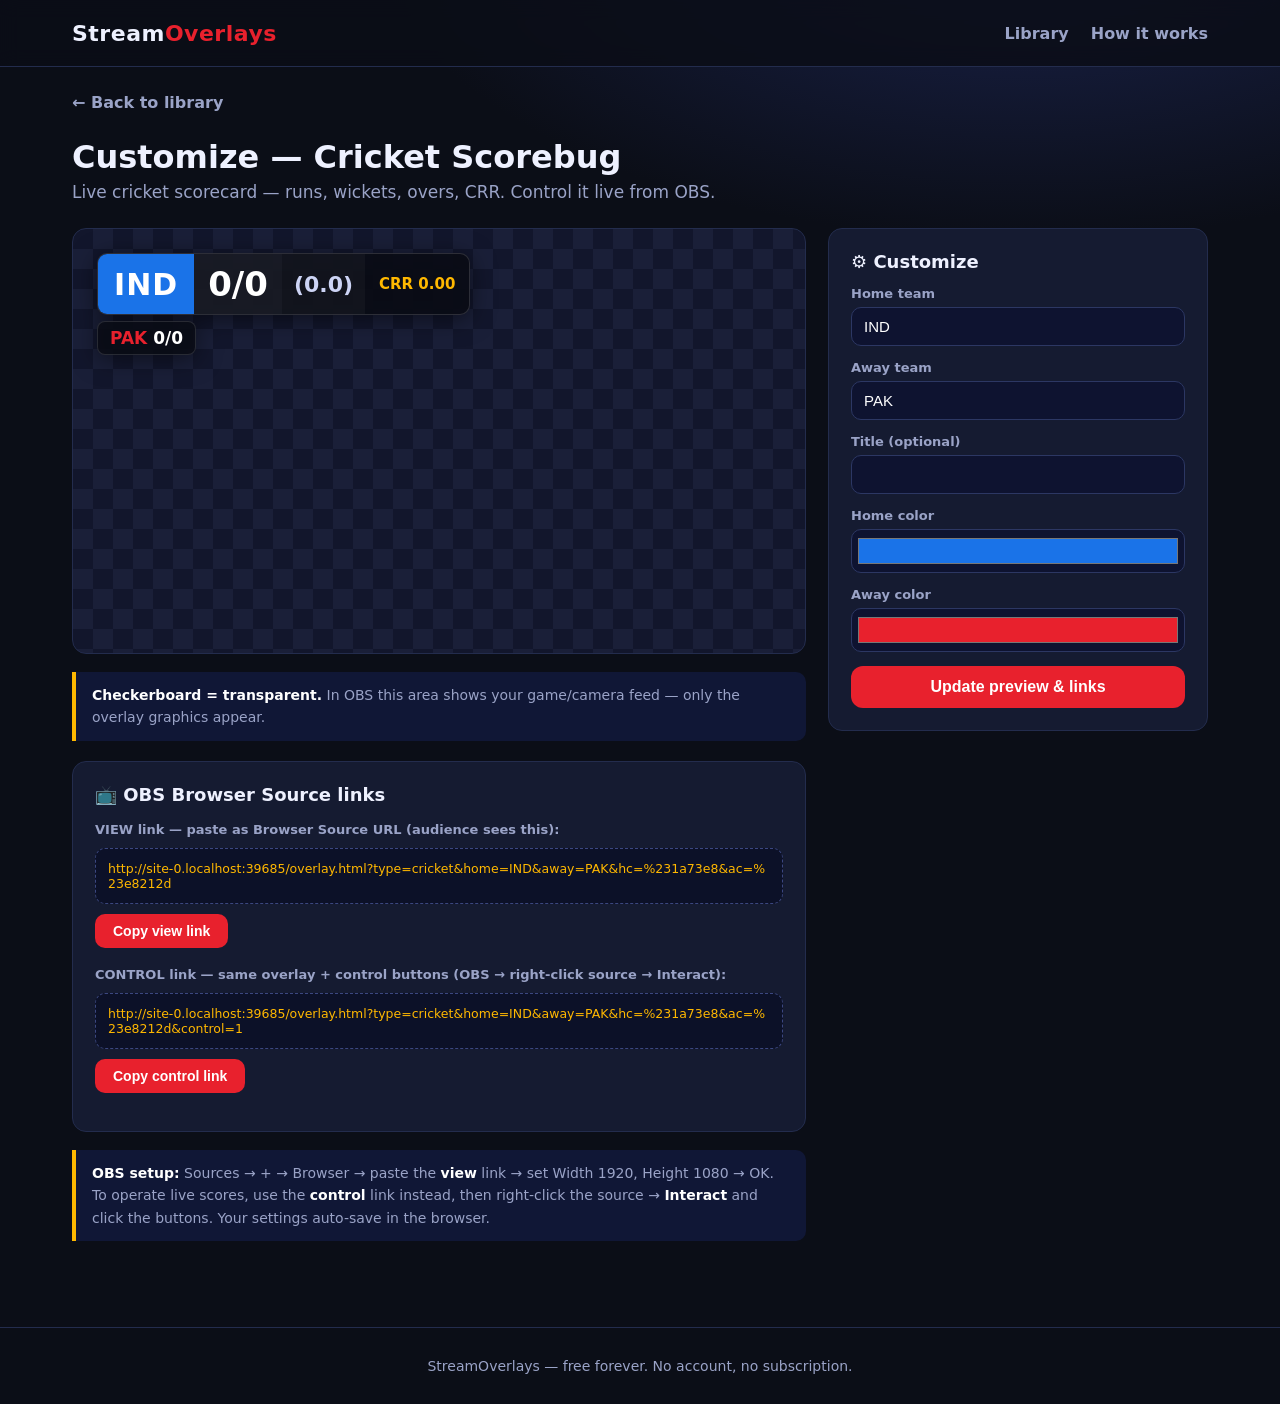
==== studio.html @ 00d968f1 "StreamOverlays v1: free OBS overlays (cricket/football scorebugs, lower third, ticker, countdown, li" ====
<!DOCTYPE html>
<html lang="en">
<head>
<meta charset="UTF-8">
<meta name="viewport" content="width=device-width, initial-scale=1.0">
<title>Customize Overlay — StreamOverlays</title>
<link rel="stylesheet" href="assets/style.css">
</head>
<body class="site">
<header class="nav"><div class="wrap nav-in">
  <div class="logo">Stream<b>Overlays</b></div>
  <div class="nav-links"><a href="index.html">Library</a><a href="index.html#how">How it works</a></div>
</div></header>

<div class="wrap">
  <a class="back" href="index.html">← Back to library</a>
  <div class="sec" style="padding-top:0">
    <h2 id="ovl-title">Customize</h2>
    <p class="sub" id="ovl-desc"></p>
    <div class="studio">
      <div>
        <div class="stage-box" style="background:repeating-conic-gradient(#1a1f38 0% 25%, #12162c 0% 50%) 0 0/40px 40px">
          <iframe id="preview" title="Overlay preview"></iframe>
        </div>
        <div class="note"><b>Checkerboard = transparent.</b> In OBS this area shows your game/camera feed — only the overlay graphics appear.</div>
        <div class="panel" style="margin-top:20px">
          <h3>📺 OBS Browser Source links</h3>
          <label style="font-size:13px;color:var(--mut);font-weight:600">VIEW link — paste as Browser Source URL (audience sees this):</label>
          <div class="urlbox" id="url-view"></div>
          <div class="copyrow"><button class="btn sm" onclick="copyUrl('view')">Copy view link</button></div>
          <label style="font-size:13px;color:var(--mut);font-weight:600">CONTROL link — same overlay + control buttons (OBS → right-click source → Interact):</label>
          <div class="urlbox" id="url-control"></div>
          <div class="copyrow"><button class="btn sm" onclick="copyUrl('control')">Copy control link</button></div>
        </div>
        <div class="note"><b>OBS setup:</b> Sources → + → Browser → paste the <b>view</b> link → set Width 1920, Height 1080 → OK. To operate live scores, use the <b>control</b> link instead, then right-click the source → <b>Interact</b> and click the buttons. Your settings auto-save in the browser.</div>
      </div>
      <div class="panel">
        <h3>⚙️ Customize</h3>
        <div id="fields"></div>
        <button class="btn" style="width:100%" onclick="applyAll()">Update preview & links</button>
      </div>
    </div>
  </div>
</div>
<footer>StreamOverlays — free forever. No account, no subscription.</footer>

<script>
var qs = new URLSearchParams(location.search);
var TYPE = qs.get("type") || "cricket";
var BASE = location.href.split("?")[0].replace(/studio\.html$/, "");

var META = {
  cricket:   { name:"Cricket Scorebug", desc:"Live cricket scorecard — runs, wickets, overs, CRR. Control it live from OBS." },
  football:  { name:"Football Scorebug", desc:"Match score with live clock. Start/pause the timer from the control panel." },
  lowerthird:{ name:"Lower Third", desc:"Name + title banner for anchors, guests and reporters. Show/hide with animation." },
  ticker:    { name:"Breaking News Ticker", desc:"Scrolling headline ticker for the bottom of your stream." },
  countdown: { name:"Countdown Timer", desc:"'Starting soon' screen with a big live countdown." },
  livebug:   { name:"LIVE Bug", desc:"Pulsing LIVE indicator for the corner of your stream." }
};
var FIELDS = {
  cricket:   [["home","Home team","text"],["away","Away team","text"],["title","Title (optional)","text"],["hc","Home color","color"],["ac","Away color","color"]],
  football:  [["home","Home team","text"],["away","Away team","text"],["title","Title (optional)","text"],["hc","Home color","color"],["ac","Away color","color"]],
  lowerthird:[["name","Name","text"],["title","Subtitle","text"],["accent","Accent color","color"],["theme","Theme","select:dark,light"]],
  ticker:    [["label","Label","text"],["heads","Headlines (one per line)","textarea"],["speed","Scroll speed (5-120)","number"],["bg","Background","color"],["labelbg","Label background","color"],["fg","Text color","color"]],
  countdown: [["title","Title","text"],["mins","Minutes","number"],["accent","Accent color","color"]],
  livebug:   [["text","Text","text"],["size","Size (16-120)","number"],["color","Color","color"]]
};
var DEFAULTS = {
  cricket:{home:"IND",away:"PAK",hc:"#1a73e8",ac:"#e8212d",title:""},
  football:{home:"IND",away:"PAK",hc:"#1a73e8",ac:"#e8212d",title:""},
  lowerthird:{name:"Your Name",title:"Your Title",accent:"#e8212d",theme:"dark"},
  ticker:{label:"BREAKING",heads:"Headline one\nHeadline two",speed:40,bg:"#b30000",labelbg:"#111111",fg:"#ffffff"},
  countdown:{title:"Stream starts in",mins:10,accent:"#e8212d"},
  livebug:{text:"LIVE",size:34,color:"#e8212d"}
};

document.getElementById("ovl-title").textContent = "Customize — " + (META[TYPE]?META[TYPE].name:TYPE);
document.getElementById("ovl-desc").textContent = META[TYPE]?META[TYPE].desc:"";

var wrap = document.getElementById("fields");
(FIELDS[TYPE]||[]).forEach(function(f){
  var key=f[0], lab=f[1], kind=f[2], def=(DEFAULTS[TYPE]||{})[key];
  var html = '<div class="field"><label>'+lab+'</label>';
  if (kind==="textarea") html += '<textarea id="sf-'+key+'" rows="4">'+def+'</textarea>';
  else if (kind.indexOf("select:")===0){
    var opts = kind.slice(7).split(",");
    html += '<select id="sf-'+key+'">' + opts.map(function(o){return '<option value="'+o+'"'+(o===def?" selected":"")+'>'+o+'</option>';}).join("") + '</select>';
  }
  else html += '<input id="sf-'+key+'" type="'+kind+'" value="'+def+'">';
  html += '</div>';
  wrap.insertAdjacentHTML("beforeend", html);
});

function collect(){
  var p = { type: TYPE };
  (FIELDS[TYPE]||[]).forEach(function(f){
    var el = document.getElementById("sf-"+f[0]);
    if (el) p[f[0]] = el.value;
  });
  return p;
}
function buildUrl(extra){
  var p = collect();
  var s = new URLSearchParams();
  for (var k in p) if (p[k]!==""&&p[k]!=null) s.set(k, p[k]);
  if (extra) for (var k2 in extra) s.set(k2, extra[k2]);
  return BASE + "overlay.html?" + s.toString();
}
function refresh(){
  document.getElementById("preview").src = buildUrl({fresh:"1"});
  document.getElementById("url-view").textContent = buildUrl({});
  document.getElementById("url-control").textContent = buildUrl({control:"1"});
}
function applyAll(){ refresh(); }
function copyUrl(which){
  var t = document.getElementById(which==="view"?"url-view":"url-control").textContent;
  navigator.clipboard.writeText(t).then(function(){ alert("Copied! Paste it in OBS as a Browser source."); });
}
refresh();
</script>
</body>
</html>
---- assets/style.css ----
/* StreamOverlays — overlay + site styles */
*{box-sizing:border-box;margin:0;padding:0}
:root{
  --bg:#0b0e17; --bg2:#11162a; --card:#151b31; --line:#232c4d;
  --txt:#eef1ff; --mut:#9aa3c7; --acc:#e8212d; --acc2:#ffb800; --ok:#22c55e;
  --r:14px;
}
html,body{height:100%}
body{font-family:Inter,system-ui,-apple-system,"Segoe UI",Roboto,Arial,sans-serif;background:var(--bg);color:var(--txt)}

/* ============ OVERLAY STAGE (transparent for OBS) ============ */
body.overlay{background:transparent;overflow:hidden}
#stage{position:fixed;inset:0;pointer-events:none}

/* --- Cricket scorebug --- */
.sb-wrap{position:absolute;top:24px;left:24px;font-weight:800;filter:drop-shadow(0 4px 12px rgba(0,0,0,.55))}
.sb-main{display:flex;align-items:stretch;border-radius:10px;overflow:hidden;background:rgba(10,12,22,.92);border:1px solid rgba(255,255,255,.14)}
.sb-team{display:flex;align-items:center;padding:10px 16px;font-size:30px;letter-spacing:1px;color:#fff}
.sb-score{display:flex;align-items:center;padding:10px 14px;font-size:34px;color:#fff;background:rgba(255,255,255,.06)}
.sb-overs{display:flex;align-items:center;padding:10px 12px;font-size:22px;color:#cdd4f5;background:rgba(255,255,255,.03)}
.sb-crr{display:flex;align-items:center;padding:10px 14px;font-size:15px;color:var(--acc2);font-weight:700}
.sb-other{margin-top:6px;display:inline-block;background:rgba(10,12,22,.85);border:1px solid rgba(255,255,255,.12);border-radius:8px;padding:6px 12px;font-size:17px;font-weight:700;color:#fff}
.sb-title{margin-top:6px;font-size:14px;color:#dfe4ff;background:rgba(10,12,22,.7);display:inline-block;padding:4px 10px;border-radius:6px}

/* --- Football scorebug --- */
.fb-wrap{position:absolute;top:24px;left:50%;transform:translateX(-50%);display:flex;align-items:stretch;border-radius:10px;overflow:hidden;background:rgba(10,12,22,.92);border:1px solid rgba(255,255,255,.14);font-weight:800;filter:drop-shadow(0 4px 12px rgba(0,0,0,.55))}
.fb-team{display:flex;align-items:center;padding:10px 18px;font-size:26px;color:#fff;letter-spacing:1px}
.fb-score{display:flex;align-items:center;padding:10px 20px;font-size:32px;color:#fff;background:rgba(255,255,255,.07)}
.fb-clock{display:flex;align-items:center;padding:10px 16px;font-size:24px;color:#cdd4f5;background:#161c33}
.fb-clock.live{color:#7CFC9a}

/* --- Lower third --- */
.lt-pos{position:absolute;left:48px;bottom:90px;right:48px;pointer-events:none}
.lt-card{display:flex;align-items:stretch;max-width:640px;border-radius:12px;overflow:hidden;transition:transform .45s cubic-bezier(.2,.9,.25,1.2),opacity .3s;box-shadow:0 12px 40px rgba(0,0,0,.5)}
.lt-dark{background:rgba(12,14,26,.94);border:1px solid rgba(255,255,255,.14)}
.lt-light{background:rgba(255,255,255,.96);border:1px solid rgba(0,0,0,.08)}
.lt-bar{width:10px;flex:none}
.lt-text{padding:16px 26px}
.lt-name{font-size:34px;font-weight:800;letter-spacing:.5px}
.lt-dark .lt-name{color:#fff}.lt-light .lt-name{color:#111}
.lt-sub{font-size:19px;color:var(--mut);margin-top:4px}
.lt-light .lt-sub{color:#555}
.lt-hide{transform:translateX(-110%);opacity:0}
.lt-show{transform:translateX(0);opacity:1}

/* --- Ticker --- */
.tk-wrap{position:absolute;left:0;right:0;bottom:0;display:flex;align-items:stretch;height:64px;font-weight:700;overflow:hidden}
.tk-label{display:flex;align-items:center;padding:0 26px;font-size:24px;letter-spacing:2px;color:#fff;flex:none;z-index:2}
.tk-view{flex:1;overflow:hidden;display:flex;align-items:center}
.tk-track{display:inline-flex;white-space:nowrap;animation:tkScroll linear infinite;will-change:transform}
@keyframes tkScroll{from{transform:translateX(0)}to{transform:translateX(-50%)}}
.tk-item{font-size:22px;padding:0 18px}
.tk-dot{color:rgba(255,255,255,.55);padding:0 6px}

/* --- Countdown --- */
.cd-wrap{position:absolute;inset:0;display:flex;flex-direction:column;align-items:center;justify-content:center;gap:18px}
.cd-title{font-size:34px;font-weight:600;color:#dfe4ff;letter-spacing:1px}
.cd-time{font-size:110px;font-weight:800;font-variant-numeric:tabular-nums;background:rgba(10,12,22,.85);border:3px solid;border-radius:22px;padding:10px 46px;box-shadow:0 16px 60px rgba(0,0,0,.5)}

/* --- Live bug --- */
.lb-wrap{position:absolute;top:24px;right:24px;display:flex;align-items:center;gap:12px;background:rgba(10,12,22,.85);border:1px solid rgba(255,255,255,.16);padding:8px 20px 8px 14px;border-radius:999px}
.lb-dot{width:18px;height:18px;border-radius:50%;animation:lbPulse 1.4s ease-in-out infinite}
@keyframes lbPulse{0%,100%{transform:scale(1);opacity:1}50%{transform:scale(1.35);opacity:.55}}
.lb-text{font-weight:900;letter-spacing:3px}

/* --- Control dock --- */
#dock{position:fixed;left:0;right:0;bottom:0;background:rgba(8,10,20,.96);border-top:2px solid var(--line);padding:10px 16px 16px;pointer-events:auto;z-index:50;max-height:46vh;overflow:auto}
.ctl-head{font-weight:800;font-size:15px;letter-spacing:1px;margin-bottom:8px}
.ctl-hint{font-weight:400;color:var(--mut);font-size:12px;margin-left:10px}
.ctl-row{display:flex;gap:8px;flex-wrap:wrap;margin-bottom:8px;align-items:center}
.ctl-cap{color:var(--acc2);font-weight:700}
.ctl-btn{background:#1d2547;color:#fff;border:1px solid #2c3763;border-radius:10px;padding:9px 14px;font-size:15px;font-weight:700;cursor:pointer}
.ctl-btn:hover{background:#28315c}
.ctl-btn.primary{background:var(--ok);border-color:#16a34a}
.ctl-btn.danger{background:#3a1420;border-color:#7f1d2d;color:#ff9aa5}
#dock input,#dock select,#dock textarea{background:#0e1330;border:1px solid #2c3763;color:#fff;border-radius:10px;padding:9px 12px;font-size:15px}
#dock input[type=color]{padding:2px;width:52px;height:40px;cursor:pointer}
#dock textarea{flex:1;min-width:260px;resize:vertical}
#f-home,#f-away{width:90px}#f-mins,#f-size,#f-speed{width:90px}#f-label,#f-text{width:150px}

/* ============ SITE (index / studio) ============ */
body.site{background:radial-gradient(1200px 600px at 80% -10%,#1b2450 0%,var(--bg) 55%) fixed,var(--bg)}
.wrap{max-width:1180px;margin:0 auto;padding:0 22px}
header.nav{position:sticky;top:0;z-index:20;background:rgba(11,14,23,.85);backdrop-filter:blur(10px);border-bottom:1px solid var(--line)}
.nav-in{display:flex;align-items:center;justify-content:space-between;height:66px}
.logo{font-size:22px;font-weight:900;letter-spacing:.5px}
.logo b{color:var(--acc)}
.nav-links{display:flex;gap:22px;align-items:center}
.nav-links a{color:var(--mut);text-decoration:none;font-weight:600}
.nav-links a:hover{color:#fff}
.btn{display:inline-block;background:var(--acc);color:#fff;font-weight:800;padding:12px 26px;border-radius:12px;text-decoration:none;border:none;cursor:pointer;font-size:16px}
.btn:hover{filter:brightness(1.12)}
.btn.ghost{background:#1a2140;border:1px solid var(--line)}
.hero{padding:74px 0 40px;text-align:center}
.hero h1{font-size:52px;font-weight:900;line-height:1.12;letter-spacing:-1px}
.hero h1 span{background:linear-gradient(90deg,#ff5d5d,#ffb800);-webkit-background-clip:text;background-clip:text;color:transparent}
.hero p{color:var(--mut);font-size:19px;margin:18px auto 30px;max-width:640px}
.hero-cta{display:flex;gap:14px;justify-content:center;flex-wrap:wrap}
.badges{display:flex;gap:10px;justify-content:center;margin-top:26px;flex-wrap:wrap}
.badge{background:#141a35;border:1px solid var(--line);border-radius:999px;padding:8px 18px;font-size:14px;color:var(--mut);font-weight:600}
.badge b{color:#7CFC9a}
.sec{padding:46px 0}
.sec h2{font-size:32px;font-weight:800;margin-bottom:6px}
.sec .sub{color:var(--mut);margin-bottom:26px;font-size:17px}
.grid{display:grid;grid-template-columns:repeat(auto-fill,minmax(320px,1fr));gap:20px}
.card{background:var(--card);border:1px solid var(--line);border-radius:var(--r);overflow:hidden;transition:transform .18s,border-color .18s}
.card:hover{transform:translateY(-4px);border-color:#3b4780}
.preview{height:190px;position:relative;background:linear-gradient(135deg,#0d1226,#161d3a);overflow:hidden;border-bottom:1px solid var(--line)}
.preview iframe{width:900px;height:500px;border:0;pointer-events:none;transform:scale(.38);transform-origin:top left}
.card-body{padding:18px}
.card-body h3{font-size:19px;margin-bottom:6px}
.card-body p{color:var(--mut);font-size:14.5px;margin-bottom:14px;min-height:42px}
.card-actions{display:flex;gap:10px}
.btn.sm{padding:9px 18px;font-size:14px;border-radius:10px}
.steps{display:grid;grid-template-columns:repeat(auto-fit,minmax(240px,1fr));gap:18px}
.step{background:var(--card);border:1px solid var(--line);border-radius:var(--r);padding:24px}
.step .n{font-size:15px;font-weight:800;color:#fff;background:var(--acc);width:36px;height:36px;border-radius:50%;display:flex;align-items:center;justify-content:center;margin-bottom:14px}
.step h3{margin-bottom:8px}.step p{color:var(--mut);font-size:15px;line-height:1.55}
.step code{background:#0c1128;padding:2px 8px;border-radius:6px;color:var(--acc2);font-size:13px}
footer{border-top:1px solid var(--line);margin-top:40px;padding:30px 0;color:var(--mut);font-size:14px;text-align:center}
/* studio */
.studio{display:grid;grid-template-columns:1fr 380px;gap:22px;align-items:start}
@media(max-width:900px){.studio{grid-template-columns:1fr}}
.stage-box{background:#05070f;border:1px solid var(--line);border-radius:var(--r);overflow:hidden;position:relative}
.stage-box iframe{width:100%;height:420px;border:0;background:transparent}
.panel{background:var(--card);border:1px solid var(--line);border-radius:var(--r);padding:22px}
.panel h3{margin-bottom:14px;font-size:18px}
.field{margin-bottom:14px}
.field label{display:block;font-size:13px;color:var(--mut);margin-bottom:6px;font-weight:600}
.field input,.field select,.field textarea{width:100%;background:#0e1330;border:1px solid #2c3763;color:#fff;border-radius:10px;padding:10px 12px;font-size:15px}
.field input[type=color]{height:44px;padding:4px;cursor:pointer}
.row2{display:grid;grid-template-columns:1fr 1fr;gap:12px}
.urlbox{background:#0c1128;border:1px dashed #3b4780;border-radius:10px;padding:12px;font-size:12.5px;word-break:break-all;color:var(--acc2);margin:10px 0}
.copyrow{display:flex;gap:10px;margin-bottom:16px}
.note{background:#101736;border-left:4px solid var(--acc2);padding:12px 16px;border-radius:0 10px 10px 0;color:var(--mut);font-size:14px;line-height:1.6;margin-top:18px}
.note b{color:#fff}
.back{display:inline-block;margin:26px 0;color:var(--mut);text-decoration:none;font-weight:600}
.back:hover{color:#fff}
@media(max-width:640px){.hero h1{font-size:36px}}
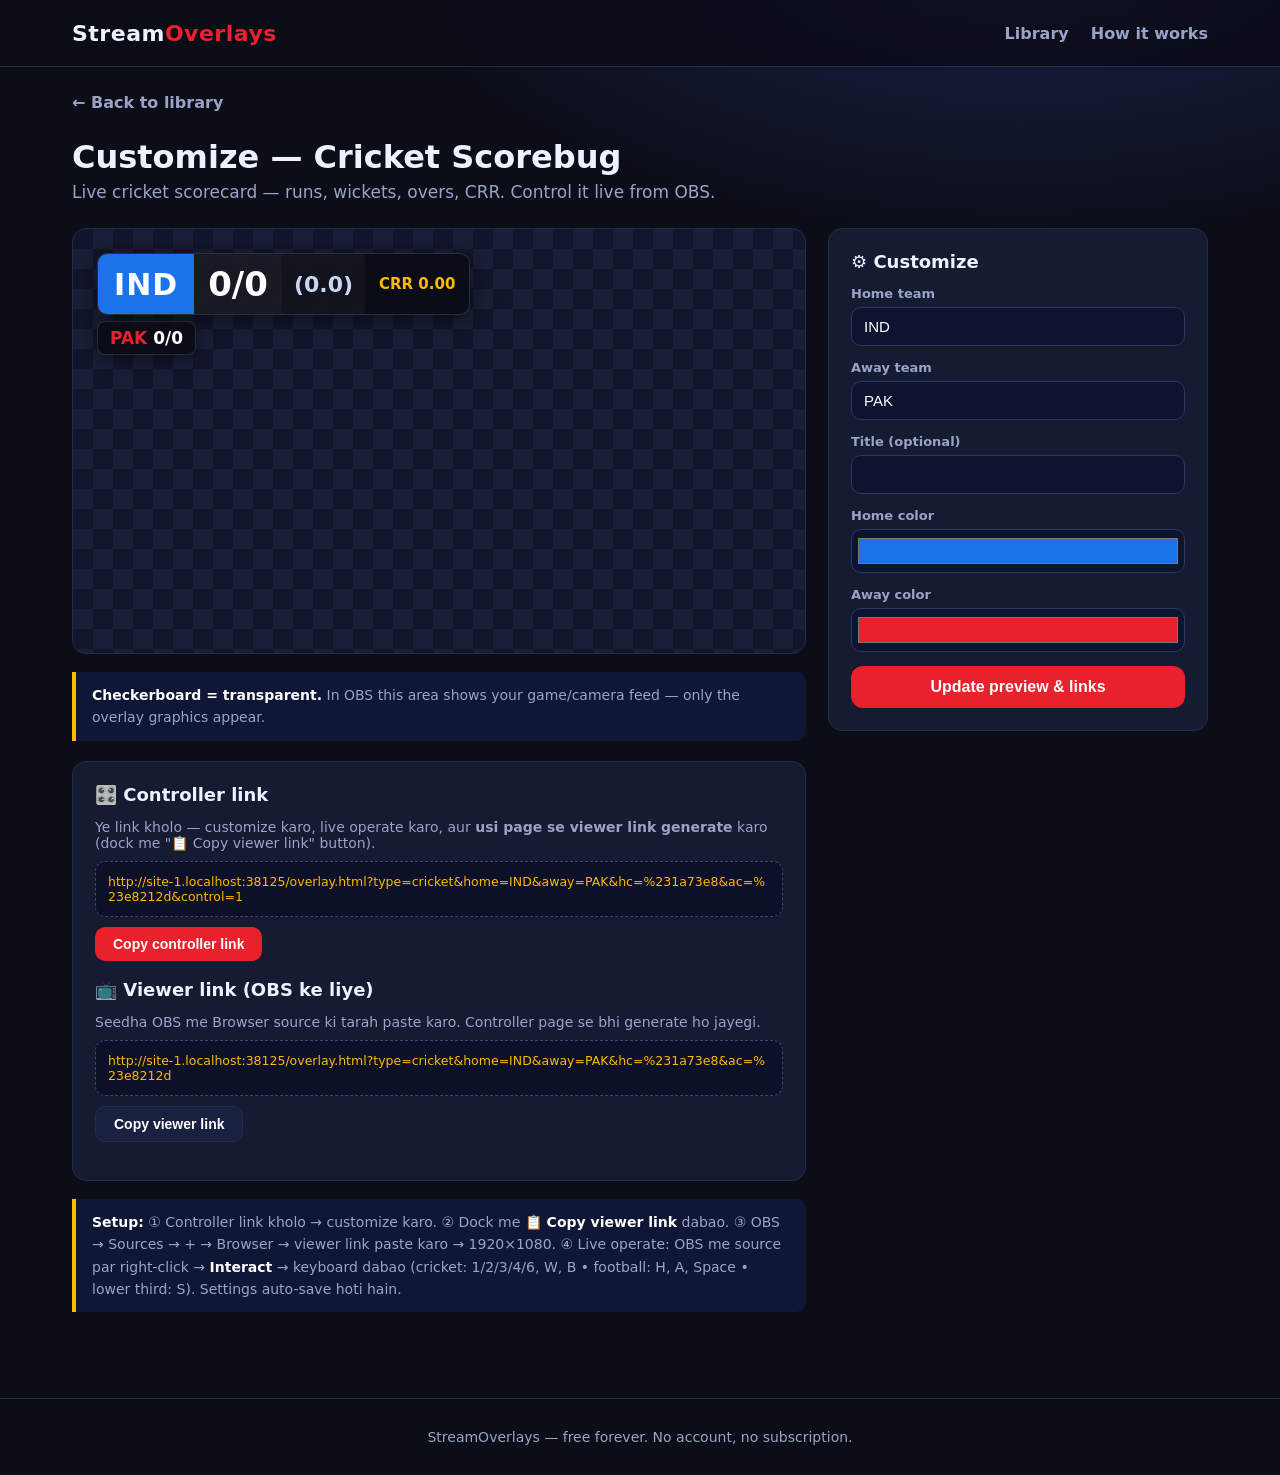
==== commit 822c7ebb: "Controller generates viewer link (dock copy buttons) + keyboard shortcuts for live operation; studio" ====
--- a/studio.html
+++ b/studio.html
@@ -24,15 +24,16 @@
         </div>
         <div class="note"><b>Checkerboard = transparent.</b> In OBS this area shows your game/camera feed — only the overlay graphics appear.</div>
         <div class="panel" style="margin-top:20px">
-          <h3>📺 OBS Browser Source links</h3>
-          <label style="font-size:13px;color:var(--mut);font-weight:600">VIEW link — paste as Browser Source URL (audience sees this):</label>
+          <h3>🎛️ Controller link</h3>
+          <p style="color:var(--mut);font-size:14px;margin-bottom:6px">Ye link kholo — customize karo, live operate karo, aur <b>usi page se viewer link generate</b> karo (dock me "📋 Copy viewer link" button).</p>
+          <div class="urlbox" id="url-control"></div>
+          <div class="copyrow"><button class="btn sm" onclick="copyUrl('control')">Copy controller link</button></div>
+          <h3 style="margin-top:18px">📺 Viewer link (OBS ke liye)</h3>
+          <p style="color:var(--mut);font-size:14px;margin-bottom:6px">Seedha OBS me Browser source ki tarah paste karo. Controller page se bhi generate ho jayegi.</p>
           <div class="urlbox" id="url-view"></div>
-          <div class="copyrow"><button class="btn sm" onclick="copyUrl('view')">Copy view link</button></div>
-          <label style="font-size:13px;color:var(--mut);font-weight:600">CONTROL link — same overlay + control buttons (OBS → right-click source → Interact):</label>
-          <div class="urlbox" id="url-control"></div>
-          <div class="copyrow"><button class="btn sm" onclick="copyUrl('control')">Copy control link</button></div>
+          <div class="copyrow"><button class="btn sm ghost" onclick="copyUrl('view')">Copy viewer link</button></div>
         </div>
-        <div class="note"><b>OBS setup:</b> Sources → + → Browser → paste the <b>view</b> link → set Width 1920, Height 1080 → OK. To operate live scores, use the <b>control</b> link instead, then right-click the source → <b>Interact</b> and click the buttons. Your settings auto-save in the browser.</div>
+        <div class="note"><b>Setup:</b> ① Controller link kholo → customize karo. ② Dock me <b>📋 Copy viewer link</b> dabao. ③ OBS → Sources → + → Browser → viewer link paste karo → 1920×1080. ④ Live operate: OBS me source par right-click → <b>Interact</b> → keyboard dabao (cricket: 1/2/3/4/6, W, B • football: H, A, Space • lower third: S). Settings auto-save hoti hain.</div>
       </div>
       <div class="panel">
         <h3>⚙️ Customize</h3>
